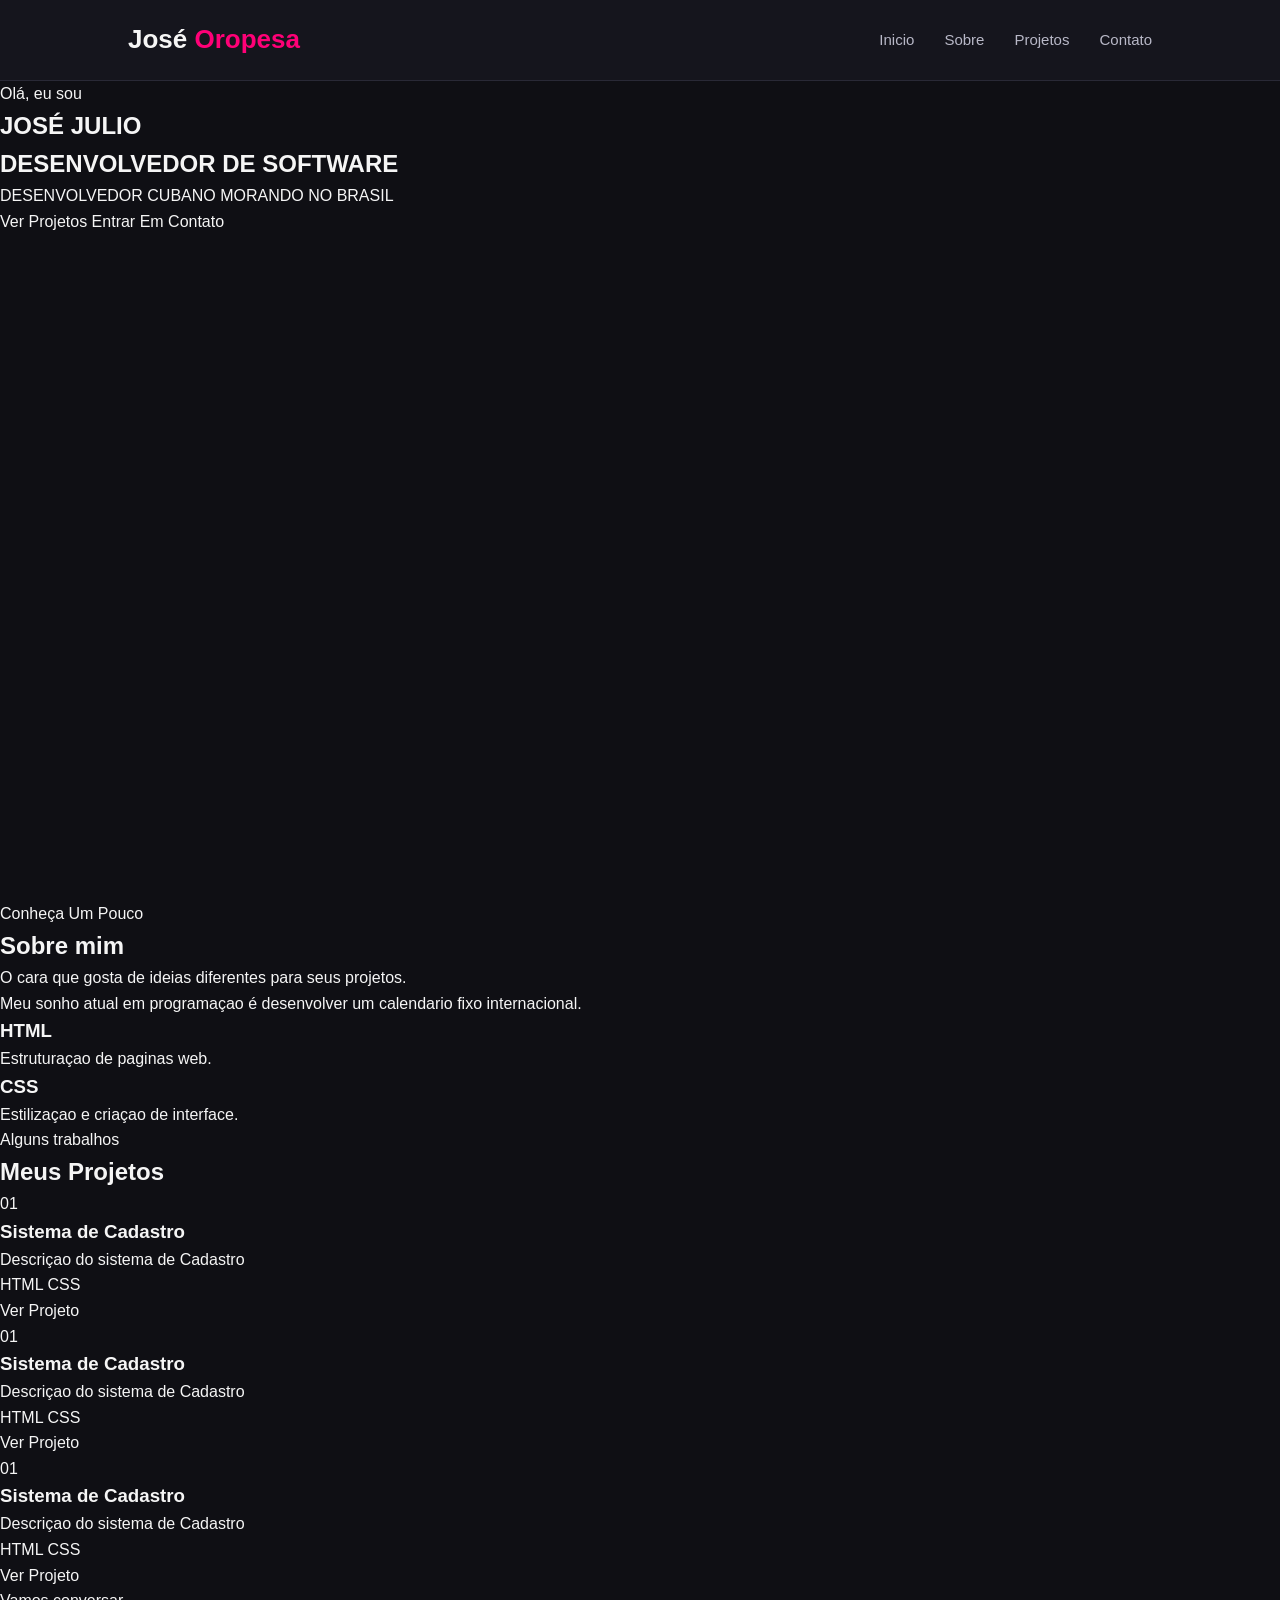
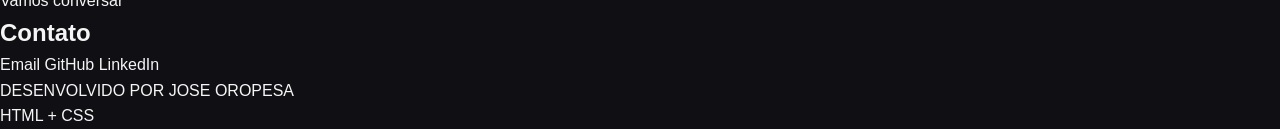
==== mi pagina/index.html @ cd4bbd75 "oioioi" ====
<!DOCTYPE html>
<html lang="en">
<head>
    <meta charset="UTF-8">
    <meta name="viewport" content="width=device-width, initial-scale=1.0">
    <title>GruliusBR</title>
    <link rel="stylesheet" href="portfolio.css">
</head>
<body>

    <!--COMENTARIO-->
    <header>
    <div class="logo">
        <h2>José <span>Oropesa</span></h2>
    </div>
    <nav>
        <a href="#inicio">Inicio</a>
        <a href="#sobre">Sobre</a>
        <a href="#projetos">Projetos</a>
        <a href="#contato">Contato</a>
    </nav>
    </header>

    <!--CONTEUDO PRINCIPAL-->
    <main>
        <!-- SECAO DE INICIO -->
         <section id="inicio" class="inicio">
            <div class="inicio-conteudo">
                <p class="apresentacao"> Olá, eu sou </p>
                <h1> JOSÉ JULIO </h1>
                <h2> DESENVOLVEDOR DE SOFTWARE </h2>
                <p class="descricao">
                    DESENVOLVEDOR CUBANO MORANDO NO BRASIL
                </p>
                <div class="botoes">
                    <a href="#projetos" class="botao">Ver Projetos</a>
                    <a href="#contato" class="botao botao-secundario">Entrar Em Contato</a>
                </div>
            </div>
         </section>

         <!-- SOBRE -->
          <section id="sobre" class="sobre">
            <div class="titulo-secao">
                <p>Conheça Um Pouco</p>
                <h2>Sobre mim</h2>
            </div>
            <div class="sobre-conteudo">
                <div class="sobre-texto">
                    <p>
                        O cara que gosta de ideias diferentes para seus projetos.
                    </p>
                    <p>
                        Meu sonho atual em programaçao é desenvolver um calendario fixo internacional.
                    </p>
                </div>
                <div class="habilidades">
                    <div class="habilidade">
                        <h3>HTML</h3>
                        <p>Estruturaçao de paginas web.</p>
                    </div>
                    <div class="habilidade">
                        <h3>CSS</h3>
                        <p>Estilizaçao e criaçao de interface.</p>
                    </div>
                    <!--div class="habilidade">
                        <h3>PHP</h3>
                        <p>Desenvolvimento de aplicaçoes web.</p>
                    </div-->
                </div>
            </div>
          </section>

          <section id="projetos" class="projetos-secao">
            <div class="titulo-secapo">
                <p>Alguns trabalhos</p>
                <h2>Meus Projetos</h2>
            </div>
            <div class="projetos">
                <div class="card">
                    <div class="numero-projeto">
                        01
                    </div>
                    <h3>Sistema de Cadastro</h3>
                    <p>
                        Descriçao do sistema de Cadastro
                    </p>
                    <div class="tecnologias">
                        <span>HTML</span>
                        <span>CSS</span>
                        <!--span>PHP</span-->
                    </div>
                    <a href="cadastro.html">Ver Projeto</a>
                </div>
                <!-- PROJETO 2 -->
                <div class="card">
                    <div class="numero-projeto">
                        01
                    </div>
                    <h3>Sistema de Cadastro</h3>
                    <p>
                        Descriçao do sistema de Cadastro
                    </p>
                    <div class="tecnologias">
                        <span>HTML</span>
                        <span>CSS</span>
                        <!--span>PHP</span-->
                    </div>
                    <a href="cadastro.html">Ver Projeto</a>
                </div>
                <!-- PROJETO 3 -->
                <div class="card">
                    <div class="numero-projeto">
                        01
                    </div>
                    <h3>Sistema de Cadastro</h3>
                    <p>
                        Descriçao do sistema de Cadastro
                    </p>
                    <div class="tecnologias">
                        <span>HTML</span>
                        <span>CSS</span>
                        <!--span>PHP</span-->
                    </div>
                    <a href="cadastro.html">Ver Projeto</a>
                </div>
            </div>
        </section>
        <section id="contato" class="contato">
            <div class="titulo-secao">
                <p>Vamos conversar</p>
                <h2>Contato</h2>
            </div>
            <div class="contato-links">
                <a href="mailto:guapser2k7@gmail.com">Email</a>
                <a href="https://github.com/GRULIUSBR">GitHub</a>
                <a href="https://linkedin.com/in/joseoropesabajuelo">LinkedIn</a>
            </div>
        </section>
    </main>
    <footer>
        <p>
            DESENVOLVIDO POR <a href="https://jose755.devlook.xyz">JOSE OROPESA</a>
        </p>
        <p>
            HTML + CSS
        </p>
    </footer>




</body>
</html>
---- mi pagina/portfolio.css ----
/* ==================== */
/* CONFIGURAÇOES GERAIS */
/* ==================== */

*{

margin: 0;
padding: 0;
}

html{
    scroll-behavior: smooth;
}

body{
    font-family: Arial, Helvetica, sans-serif;
    background-color: #0f0f14;
    color: #F5F5F5;
    line-height: 1.6;
}

a{
 text-decoration: none;   
 color: inherit; /*inherit copia el color */
}

/*==========*/
/*   MENU   */
/*==========*/

header{
    height: 80px;
    padding: 0 10%;
    display: flex;
    justify-content: space-between;
    align-items: center;
    background-color: #15151d;
    border-bottom: 1px solid #292936;
    position: sticky;
    top: 0; /* pesquisar*/
    z-index: 10; /*pesquisar */
}

.logo h2{
    font-size: 26px;
}

.logo span{
    color: rgb(255, 0, 119);
}

nav{
    display: flex;
    gap: 30px; /*espacio entre los textos de la barra de navegacion*/
}

nav a{
    color: #b8b8c7;
    font-size: 15px;
    transition: 0.3s;
}

nav a:hover{ /*hover es una pseudoclase*/
color: rgb(255, 0, 119);;
}

/*==============*/
/*    INICIO    */
/*==============*/

.inicio{
min-height: calc(100vh - 80px); /*desafio pra casa (view port)*/
}
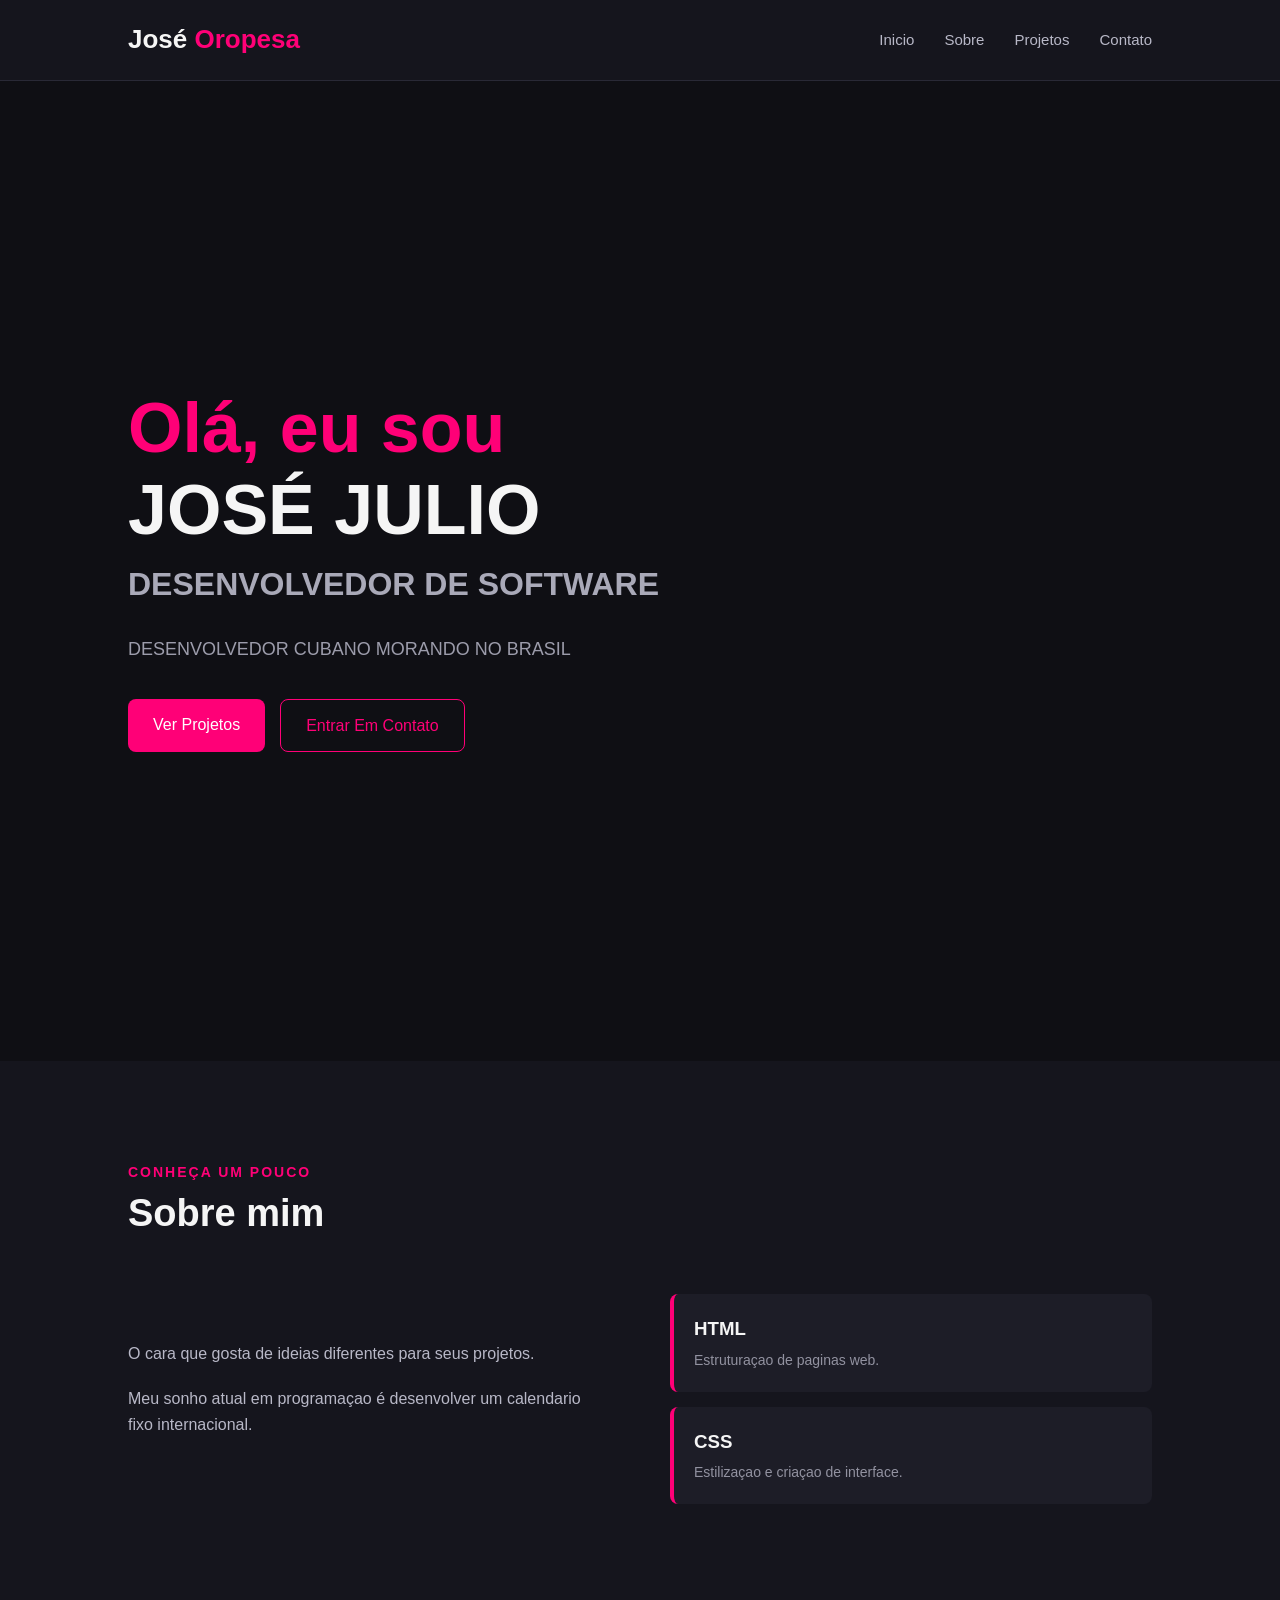
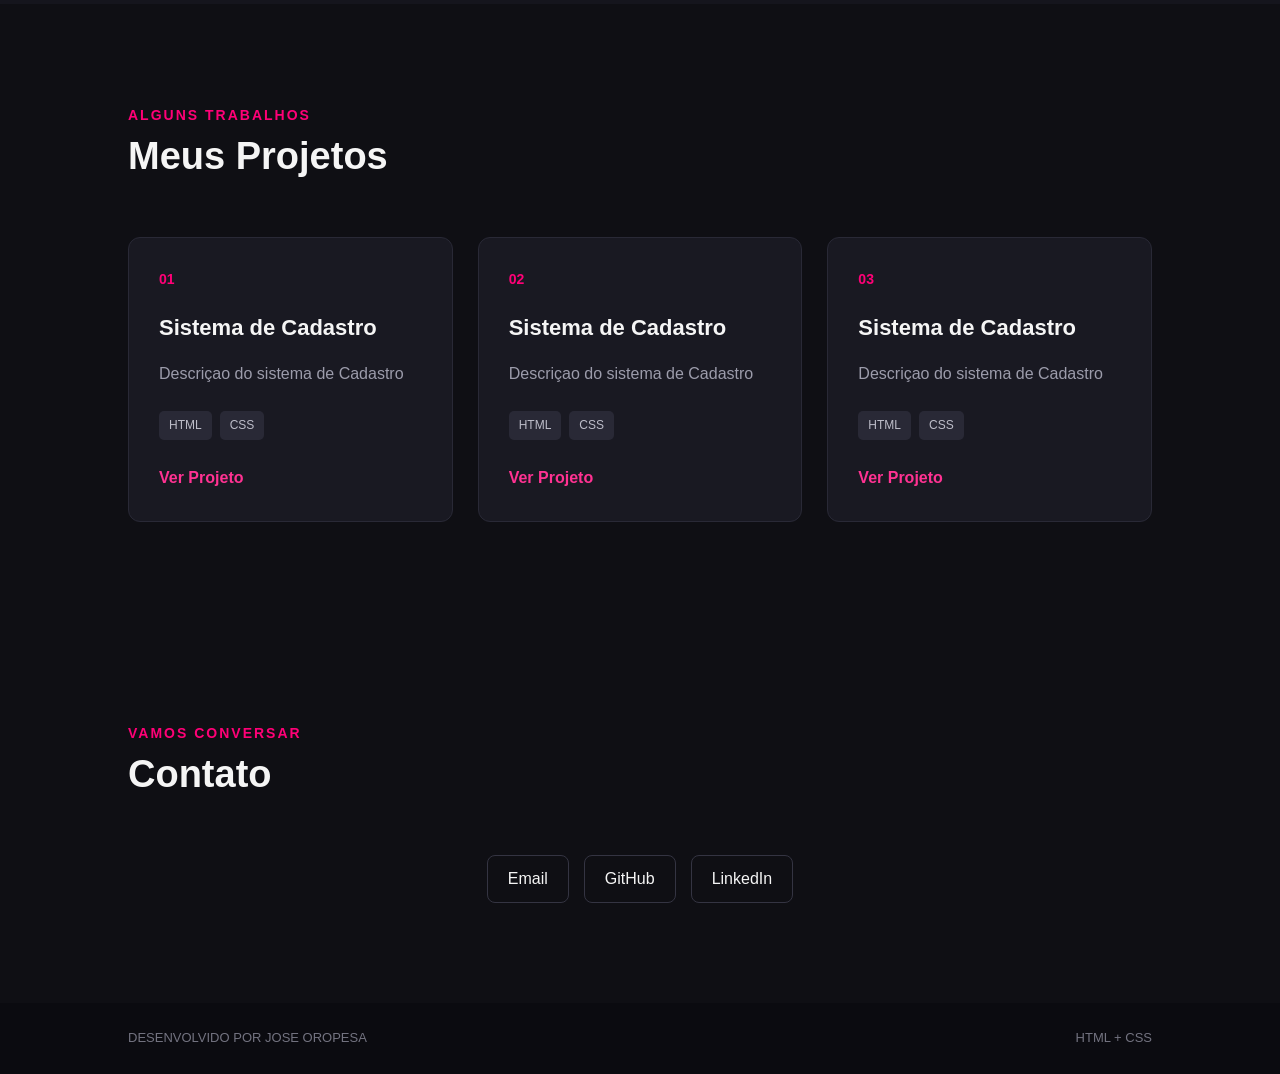
==== commit bbc37c43: "finalizacao do dia" ====
--- a/mi pagina/index.html
+++ b/mi pagina/index.html
@@ -72,7 +72,7 @@
           </section>
 
           <section id="projetos" class="projetos-secao">
-            <div class="titulo-secapo">
+            <div class="titulo-secao">
                 <p>Alguns trabalhos</p>
                 <h2>Meus Projetos</h2>
             </div>
@@ -95,7 +95,7 @@
                 <!-- PROJETO 2 -->
                 <div class="card">
                     <div class="numero-projeto">
-                        01
+                        02
                     </div>
                     <h3>Sistema de Cadastro</h3>
                     <p>
@@ -111,7 +111,7 @@
                 <!-- PROJETO 3 -->
                 <div class="card">
                     <div class="numero-projeto">
-                        01
+                        03
                     </div>
                     <h3>Sistema de Cadastro</h3>
                     <p>
@@ -126,7 +126,7 @@
                 </div>
             </div>
         </section>
-        <section id="contato" class="contato">
+        <section id="contatos" class="contatos">
             <div class="titulo-secao">
                 <p>Vamos conversar</p>
                 <h2>Contato</h2>
--- a/mi pagina/portfolio.css
+++ b/mi pagina/portfolio.css
@@ -70,4 +70,265 @@
 
 .inicio{
 min-height: calc(100vh - 80px); /*desafio pra casa (view port)*/
-}
+padding: 80px 10%;
+display: flex;
+align-items: center;
+background-color: #0f0f14;
+}
+
+.inicio-conteudo{
+    max-width: 750px;
+}
+
+.apresentacao{
+    font-size: 70px;
+    line-height: 1.1;
+    font-weight: bold;
+    margin-bottom: 5px;
+    color:rgb(255, 0, 119)
+}
+
+.inicio h1{
+    font-size: 70px;
+    line-height: 1.1;
+    margin-bottom: 10px;
+}
+
+.inicio h2{
+    font-size: 32px;
+    color: #a9a9b8;
+    margin-bottom: 25px;
+}
+
+.descricao{
+    max-width: 600px;
+    color: #9c9cab;
+    font-size: 18px;
+    margin-bottom: 35px;
+}
+
+/*===================*/
+/*      BOTOES       */
+/*===================*/
+
+.botoes{
+    display: flex;
+    gap: 15px;
+}
+
+.botao{
+    display: inline-block;
+    background-color: rgb(255, 0, 119);
+    color: #fff;
+    padding: 13px 25px;
+    border-radius: 8px;
+    transition: 0.3s;
+}
+
+.botao:hover{
+    background-color: rgb(255, 50, 146) ;
+    transform: translateY(-3px);
+}
+
+.botao-secundario{
+    background-color: transparent;
+    border: 1px solid rgb(255, 0, 119);
+    color: rgb(255, 0, 119);
+}
+
+.botao-secundario:hover{
+    background-color: rgb(255, 50, 146);
+    color: #fff;
+}
+
+/*============*/
+/*   SEÇOES   */
+/*============*/
+
+section{
+padding: 100px 10%;
+}
+
+.titulo-secao{
+    margin-bottom: 50px;
+}
+
+.titulo-secao p{
+    color: rgb(255, 0, 119);
+    font-size: 14px;
+    font-weight: bold;
+    text-transform: uppercase;
+    letter-spacing: 2px;
+}
+
+.titulo-secao h2{
+    font-size: 38px;
+}
+
+/*==============*/
+/*     SOBRE    */
+/*==============*/
+
+.sobre{
+    background-color: #15151d;
+}
+
+.sobre-conteudo{
+    display: flex;
+    gap: 60px;
+    align-items: center;
+}
+
+.sobre-texto{
+    flex: 1;
+    color: #b8b8c7;
+}
+
+.sobre-texto p{
+    margin-bottom: 20px;
+}
+
+.habilidades{
+    flex: 1;
+    display: flex;
+    flex-direction: column;
+    gap: 15px;
+}
+
+.habilidade{
+    background-color: #1d1d27;
+    padding: 20px;
+    border-radius: 8px;
+    border-left: 4px solid rgb(255, 0, 119);
+}
+
+.habilidade h3{
+margin-bottom: 5px;
+}
+
+.habilidade p{
+color: #9292a0;
+font-size: 14px;
+}
+
+/*============*/
+/*  PROJETOS  */
+/*============*/
+
+.projetos-secao{
+    background-color: #0f0f14;
+}
+
+.projetos{
+    display: flex;
+    gap: 25px;
+}
+
+.card{
+    flex: 1;
+    background-color: #191922;
+    padding: 30px;
+    border-radius: 12px;
+    border:  1px solid #292936;
+    transition: 0.3s;
+}
+
+.card:hover{
+    transform: translateY(-8px);
+    border-color: rgb(255, 0, 119)
+}
+
+.numero-projeto{
+    color: rgb(255, 0, 119);
+    font-size: 14px;
+    font-weight: bold;
+    margin-bottom: 20px;
+}
+
+.card h3{
+    font-size: 22px;
+    margin-bottom: 15px;
+}
+
+.card p{
+    color: #9c9cab;
+    margin-bottom: 25px;
+}
+
+.card > a{
+    color: rgb(255, 50, 146);
+    font-weight: bold;
+}
+
+/*tecno*/
+.tecnologias{
+    display: flex;
+    gap: 8px;
+    margin-bottom: 25px;
+}
+
+.tecnologias span{
+    background-color: #292936;
+    color: #bdbdc9;
+    border-radius: 5px;
+    padding: 5px 10px;
+    font-size: 12px;
+}
+
+/*==============*/
+/*    CONTATO   */
+/*==============*/
+
+.contato{
+    background-color: #15151d;
+    text-align: center;
+}
+
+.contato .titulo-secao{
+    margin-bottom: 20px;
+}
+
+.contato-texto{
+    max-width: 600px;
+    margin: 0 auto 30px auto;
+    color:#9c9cab;
+}
+
+.contato-links{
+    display: flex;
+    justify-content: center;
+    gap: 15px;
+}
+
+.contato-links a{
+border: 1px solid #343442;
+padding: 10px 20px;
+border-radius: 8px;
+transition: 0.3s;
+}
+
+.contato-links a:hover{
+    border-color: rgb(255, 0, 119);
+    color: rgb(255, 0, 119);
+    transform: translateY(-3px);
+}
+
+/*=================*/
+/*    RODAPE       */
+/*=================*/
+
+footer{
+    padding: 25px 10%;
+    background-color: #0b0b10;
+    color: #737380;
+    display: flex;
+    justify-content: space-between;
+    font-size: 13px;
+}
+
+
+/*================*/
+/* RESPONSIVIDADE */
+/*================*/
+
+
